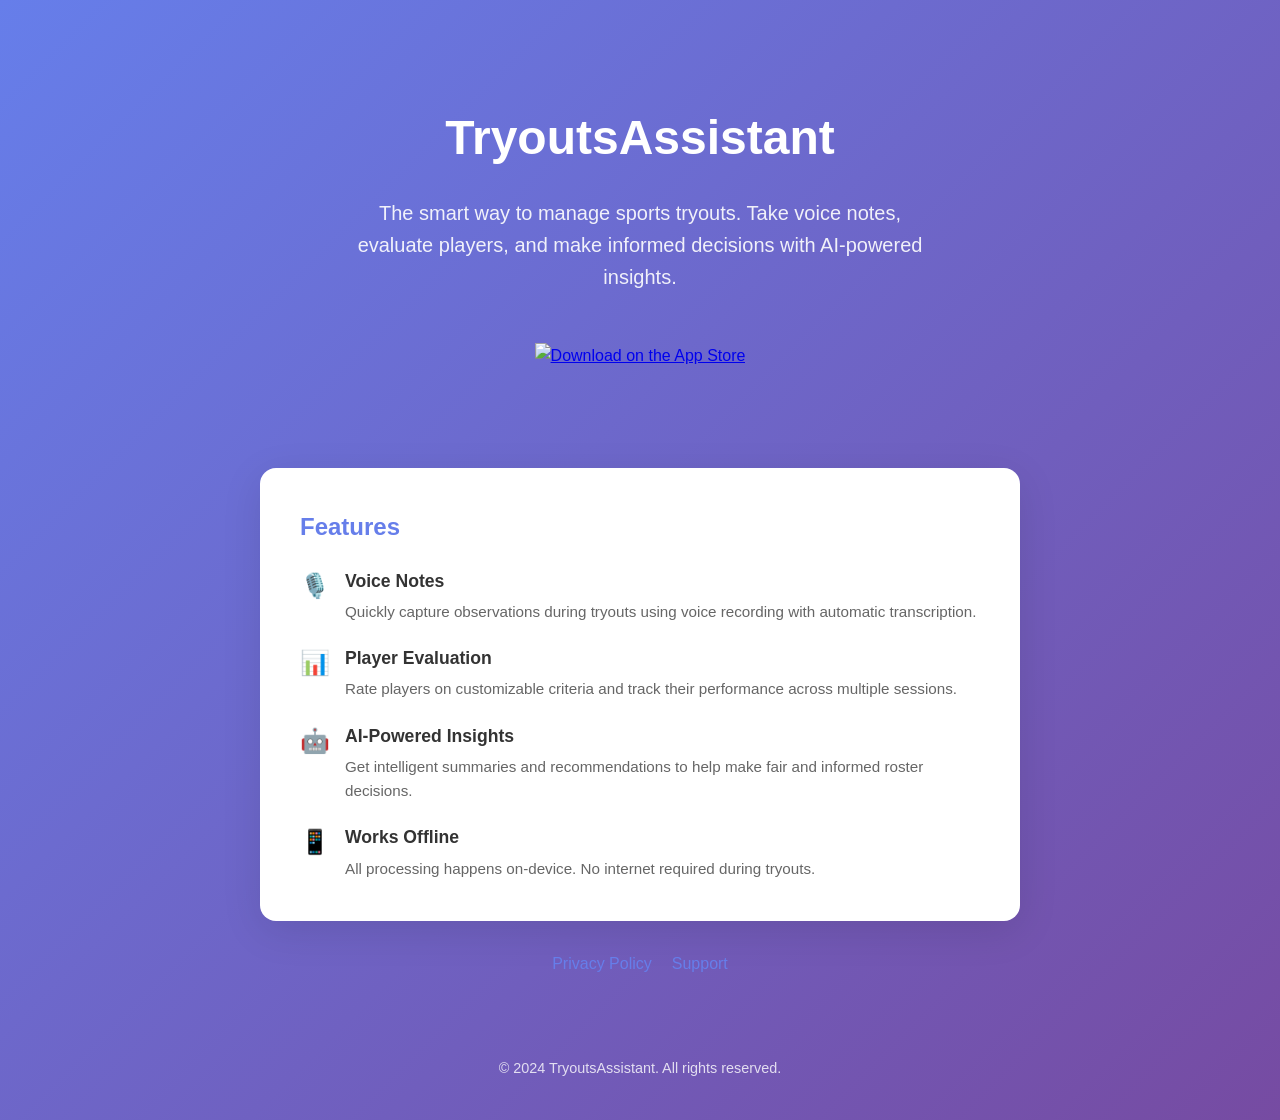
==== index.html @ d05cbe9a "Initial commit: landing page, privacy policy, support page" ====
<!DOCTYPE html>
<html lang="en">
<head>
    <meta charset="UTF-8">
    <meta name="viewport" content="width=device-width, initial-scale=1.0">
    <title>TryoutsAssistant - Sports Tryout Management</title>
    <style>
        * {
            margin: 0;
            padding: 0;
            box-sizing: border-box;
        }
        body {
            font-family: -apple-system, BlinkMacSystemFont, 'Segoe UI', Roboto, Oxygen, Ubuntu, sans-serif;
            line-height: 1.6;
            color: #333;
            background: linear-gradient(135deg, #667eea 0%, #764ba2 100%);
            min-height: 100vh;
        }
        .container {
            max-width: 800px;
            margin: 0 auto;
            padding: 40px 20px;
        }
        .hero {
            text-align: center;
            color: white;
            padding: 60px 20px;
        }
        .hero h1 {
            font-size: 3rem;
            margin-bottom: 20px;
            font-weight: 700;
        }
        .hero p {
            font-size: 1.25rem;
            opacity: 0.9;
            max-width: 600px;
            margin: 0 auto 30px;
        }
        .app-icon {
            width: 120px;
            height: 120px;
            border-radius: 24px;
            margin-bottom: 30px;
            box-shadow: 0 10px 40px rgba(0,0,0,0.3);
        }
        .badge {
            display: inline-block;
            margin-top: 20px;
        }
        .badge img {
            height: 50px;
        }
        .card {
            background: white;
            border-radius: 16px;
            padding: 40px;
            margin-top: 40px;
            box-shadow: 0 10px 40px rgba(0,0,0,0.1);
        }
        .card h2 {
            color: #667eea;
            margin-bottom: 20px;
        }
        .features {
            display: grid;
            gap: 20px;
            margin-top: 20px;
        }
        .feature {
            display: flex;
            align-items: flex-start;
            gap: 15px;
        }
        .feature-icon {
            font-size: 1.5rem;
        }
        .feature h3 {
            font-size: 1.1rem;
            margin-bottom: 5px;
        }
        .feature p {
            color: #666;
            font-size: 0.95rem;
        }
        .links {
            display: flex;
            gap: 20px;
            justify-content: center;
            margin-top: 30px;
            flex-wrap: wrap;
        }
        .links a {
            color: #667eea;
            text-decoration: none;
            font-weight: 500;
        }
        .links a:hover {
            text-decoration: underline;
        }
        footer {
            text-align: center;
            color: rgba(255,255,255,0.8);
            padding: 40px 20px;
            font-size: 0.9rem;
        }
    </style>
</head>
<body>
    <div class="container">
        <div class="hero">
            <h1>TryoutsAssistant</h1>
            <p>The smart way to manage sports tryouts. Take voice notes, evaluate players, and make informed decisions with AI-powered insights.</p>
            <a href="https://apps.apple.com/app/tryoutsassistant" class="badge">
                <img src="https://developer.apple.com/assets/elements/badges/download-on-the-app-store.svg" alt="Download on the App Store">
            </a>
        </div>

        <div class="card">
            <h2>Features</h2>
            <div class="features">
                <div class="feature">
                    <span class="feature-icon">🎙️</span>
                    <div>
                        <h3>Voice Notes</h3>
                        <p>Quickly capture observations during tryouts using voice recording with automatic transcription.</p>
                    </div>
                </div>
                <div class="feature">
                    <span class="feature-icon">📊</span>
                    <div>
                        <h3>Player Evaluation</h3>
                        <p>Rate players on customizable criteria and track their performance across multiple sessions.</p>
                    </div>
                </div>
                <div class="feature">
                    <span class="feature-icon">🤖</span>
                    <div>
                        <h3>AI-Powered Insights</h3>
                        <p>Get intelligent summaries and recommendations to help make fair and informed roster decisions.</p>
                    </div>
                </div>
                <div class="feature">
                    <span class="feature-icon">📱</span>
                    <div>
                        <h3>Works Offline</h3>
                        <p>All processing happens on-device. No internet required during tryouts.</p>
                    </div>
                </div>
            </div>
        </div>

        <div class="links">
            <a href="privacy.html">Privacy Policy</a>
            <a href="support.html">Support</a>
        </div>
    </div>

    <footer>
        <p>&copy; 2024 TryoutsAssistant. All rights reserved.</p>
    </footer>
</body>
</html>
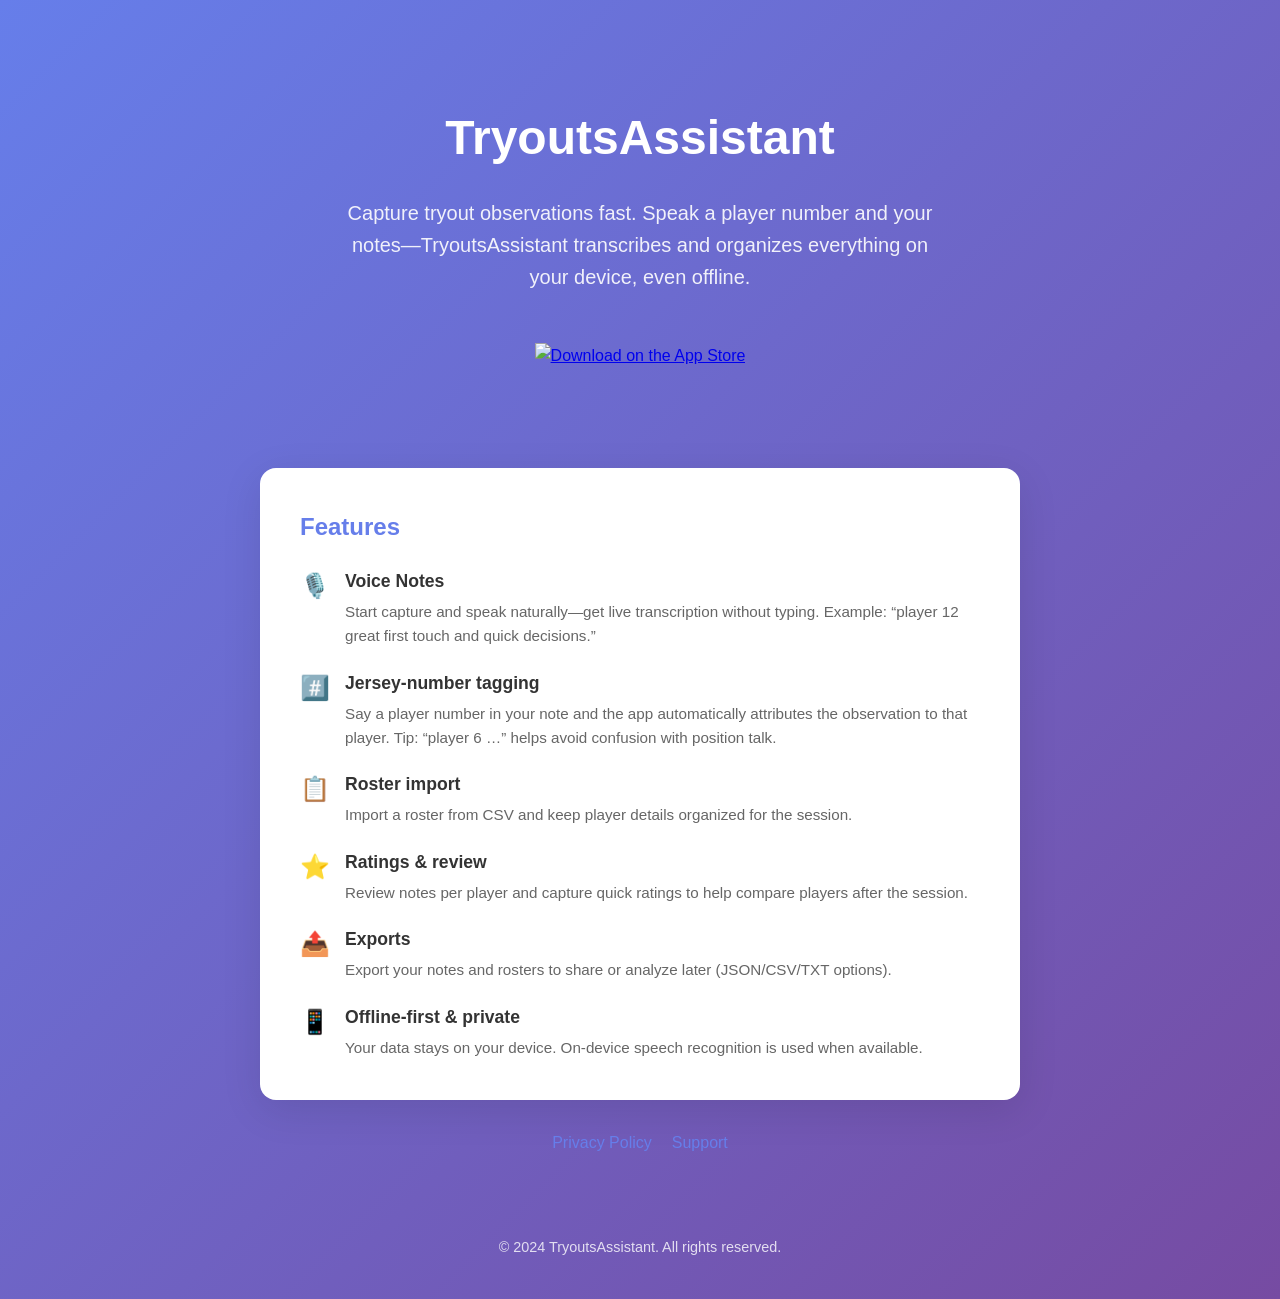
==== commit 65f1698a: "updated base information" ====
--- a/index.html
+++ b/index.html
@@ -111,7 +111,7 @@
     <div class="container">
         <div class="hero">
             <h1>TryoutsAssistant</h1>
-            <p>The smart way to manage sports tryouts. Take voice notes, evaluate players, and make informed decisions with AI-powered insights.</p>
+            <p>Capture tryout observations fast. Speak a player number and your notes—TryoutsAssistant transcribes and organizes everything on your device, even offline.</p>
             <a href="https://apps.apple.com/app/tryoutsassistant" class="badge">
                 <img src="https://developer.apple.com/assets/elements/badges/download-on-the-app-store.svg" alt="Download on the App Store">
             </a>
@@ -124,28 +124,42 @@
                     <span class="feature-icon">🎙️</span>
                     <div>
                         <h3>Voice Notes</h3>
-                        <p>Quickly capture observations during tryouts using voice recording with automatic transcription.</p>
+                        <p>Start capture and speak naturally—get live transcription without typing. Example: “player 12 great first touch and quick decisions.”</p>
                     </div>
                 </div>
                 <div class="feature">
-                    <span class="feature-icon">📊</span>
+                    <span class="feature-icon">#️⃣</span>
                     <div>
-                        <h3>Player Evaluation</h3>
-                        <p>Rate players on customizable criteria and track their performance across multiple sessions.</p>
+                        <h3>Jersey-number tagging</h3>
+                        <p>Say a player number in your note and the app automatically attributes the observation to that player. Tip: “player 6 …” helps avoid confusion with position talk.</p>
                     </div>
                 </div>
                 <div class="feature">
-                    <span class="feature-icon">🤖</span>
+                    <span class="feature-icon">📋</span>
                     <div>
-                        <h3>AI-Powered Insights</h3>
-                        <p>Get intelligent summaries and recommendations to help make fair and informed roster decisions.</p>
+                        <h3>Roster import</h3>
+                        <p>Import a roster from CSV and keep player details organized for the session.</p>
+                    </div>
+                </div>
+                <div class="feature">
+                    <span class="feature-icon">⭐</span>
+                    <div>
+                        <h3>Ratings & review</h3>
+                        <p>Review notes per player and capture quick ratings to help compare players after the session.</p>
+                    </div>
+                </div>
+                <div class="feature">
+                    <span class="feature-icon">📤</span>
+                    <div>
+                        <h3>Exports</h3>
+                        <p>Export your notes and rosters to share or analyze later (JSON/CSV/TXT options).</p>
                     </div>
                 </div>
                 <div class="feature">
                     <span class="feature-icon">📱</span>
                     <div>
-                        <h3>Works Offline</h3>
-                        <p>All processing happens on-device. No internet required during tryouts.</p>
+                        <h3>Offline-first & private</h3>
+                        <p>Your data stays on your device. On-device speech recognition is used when available.</p>
                     </div>
                 </div>
             </div>
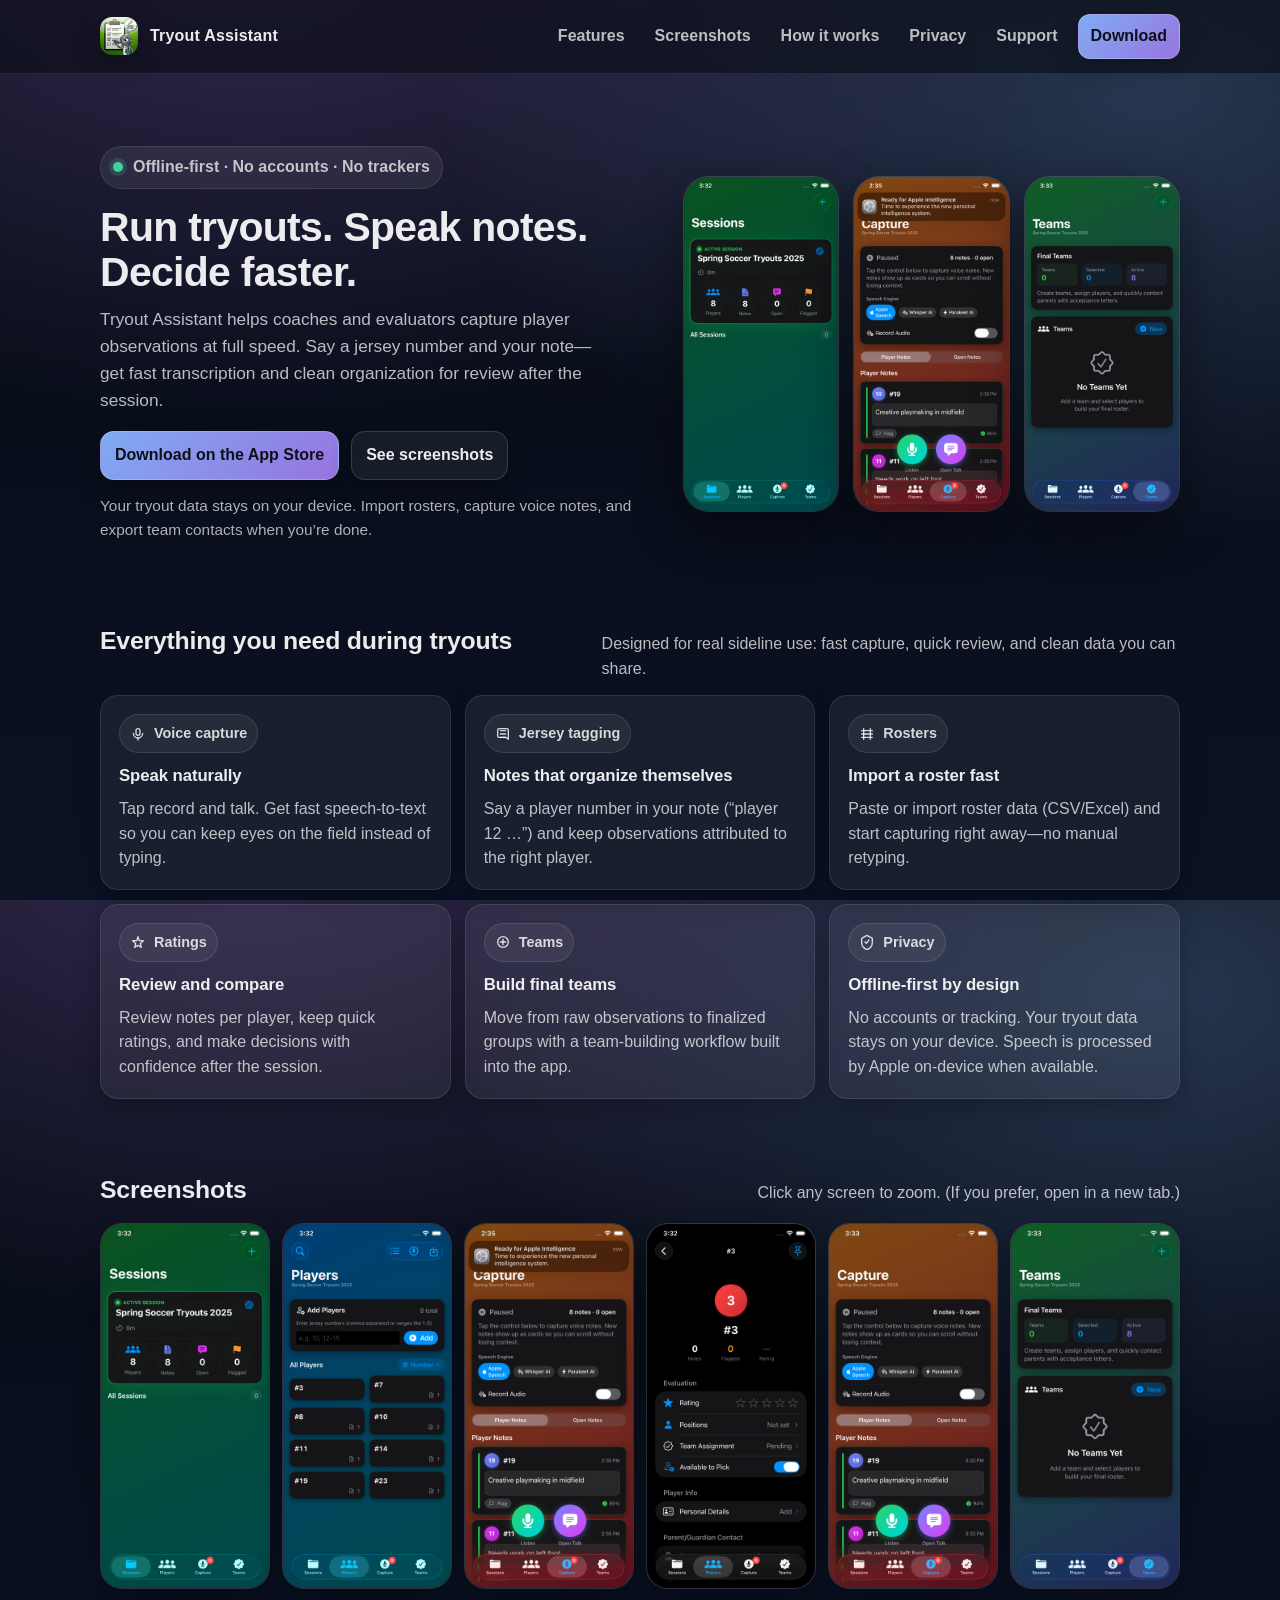
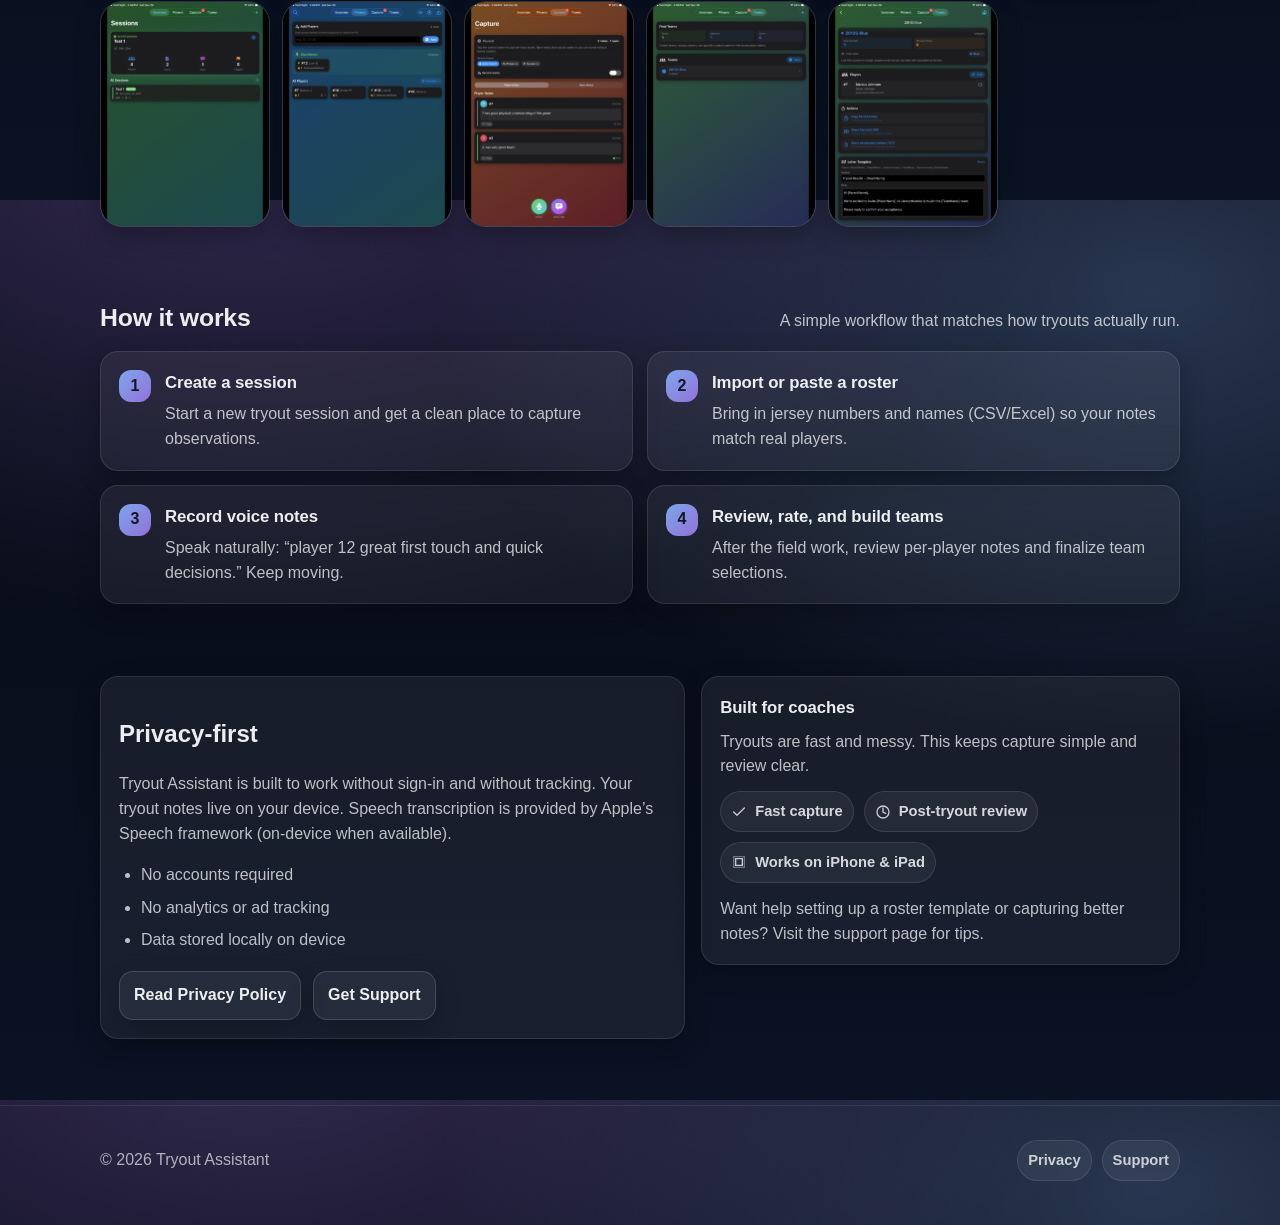
==== commit 2130f93d: "Update marketing site and screenshots" ====
--- a/index.html
+++ b/index.html
@@ -1,178 +1,294 @@
-<!DOCTYPE html>
+<!doctype html>
 <html lang="en">
 <head>
-    <meta charset="UTF-8">
-    <meta name="viewport" content="width=device-width, initial-scale=1.0">
-    <title>TryoutsAssistant - Sports Tryout Management</title>
-    <style>
-        * {
-            margin: 0;
-            padding: 0;
-            box-sizing: border-box;
-        }
-        body {
-            font-family: -apple-system, BlinkMacSystemFont, 'Segoe UI', Roboto, Oxygen, Ubuntu, sans-serif;
-            line-height: 1.6;
-            color: #333;
-            background: linear-gradient(135deg, #667eea 0%, #764ba2 100%);
-            min-height: 100vh;
-        }
-        .container {
-            max-width: 800px;
-            margin: 0 auto;
-            padding: 40px 20px;
-        }
-        .hero {
-            text-align: center;
-            color: white;
-            padding: 60px 20px;
-        }
-        .hero h1 {
-            font-size: 3rem;
-            margin-bottom: 20px;
-            font-weight: 700;
-        }
-        .hero p {
-            font-size: 1.25rem;
-            opacity: 0.9;
-            max-width: 600px;
-            margin: 0 auto 30px;
-        }
-        .app-icon {
-            width: 120px;
-            height: 120px;
-            border-radius: 24px;
-            margin-bottom: 30px;
-            box-shadow: 0 10px 40px rgba(0,0,0,0.3);
-        }
-        .badge {
-            display: inline-block;
-            margin-top: 20px;
-        }
-        .badge img {
-            height: 50px;
-        }
-        .card {
-            background: white;
-            border-radius: 16px;
-            padding: 40px;
-            margin-top: 40px;
-            box-shadow: 0 10px 40px rgba(0,0,0,0.1);
-        }
-        .card h2 {
-            color: #667eea;
-            margin-bottom: 20px;
-        }
-        .features {
-            display: grid;
-            gap: 20px;
-            margin-top: 20px;
-        }
-        .feature {
-            display: flex;
-            align-items: flex-start;
-            gap: 15px;
-        }
-        .feature-icon {
-            font-size: 1.5rem;
-        }
-        .feature h3 {
-            font-size: 1.1rem;
-            margin-bottom: 5px;
-        }
-        .feature p {
-            color: #666;
-            font-size: 0.95rem;
-        }
-        .links {
-            display: flex;
-            gap: 20px;
-            justify-content: center;
-            margin-top: 30px;
-            flex-wrap: wrap;
-        }
-        .links a {
-            color: #667eea;
-            text-decoration: none;
-            font-weight: 500;
-        }
-        .links a:hover {
-            text-decoration: underline;
-        }
-        footer {
-            text-align: center;
-            color: rgba(255,255,255,0.8);
-            padding: 40px 20px;
-            font-size: 0.9rem;
-        }
-    </style>
+  <meta charset="utf-8" />
+  <meta name="viewport" content="width=device-width, initial-scale=1" />
+  <title>Tryout Assistant — Voice notes for sports tryouts</title>
+  <meta name="description" content="Capture tryout observations fast. Speak a jersey number and your notes—Tryout Assistant transcribes and organizes everything on your device, even offline." />
+  <meta name="theme-color" content="#0a1224" />
+
+  <link rel="icon" href="assets/icon.png" />
+  <link rel="apple-touch-icon" href="assets/icon.png" />
+  <link rel="stylesheet" href="assets/site.css" />
+  <script defer src="assets/site.js"></script>
+
+  <meta property="og:type" content="website" />
+  <meta property="og:title" content="Tryout Assistant — Voice notes for sports tryouts" />
+  <meta property="og:description" content="Run tryouts. Speak notes. Decide faster. Fast transcription, jersey-number tagging, roster import, and team building—private and offline-first." />
+  <meta property="og:image" content="assets/screenshots/iphone-capture.png" />
+  <meta property="og:image:alt" content="Tryout Assistant screenshot" />
+  <meta name="twitter:card" content="summary_large_image" />
 </head>
 <body>
+  <a class="skip-link" href="#content">Skip to content</a>
+
+  <header class="topbar">
     <div class="container">
-        <div class="hero">
-            <h1>TryoutsAssistant</h1>
-            <p>Capture tryout observations fast. Speak a player number and your notes—TryoutsAssistant transcribes and organizes everything on your device, even offline.</p>
-            <a href="https://apps.apple.com/app/tryoutsassistant" class="badge">
-                <img src="https://developer.apple.com/assets/elements/badges/download-on-the-app-store.svg" alt="Download on the App Store">
+      <div class="topbar-inner">
+        <a class="brand" href="index.html" aria-label="Tryout Assistant home">
+          <img src="assets/icon.png" alt="" />
+          <span>Tryout Assistant</span>
+        </a>
+        <nav class="nav" aria-label="Primary">
+          <a href="#features">Features</a>
+          <a href="#screenshots">Screenshots</a>
+          <a href="#how-it-works">How it works</a>
+          <a href="privacy.html">Privacy</a>
+          <a href="support.html">Support</a>
+          <a class="button small primary" href="https://apps.apple.com/us/app/tryout-assistant/id6756588745">Download</a>
+        </nav>
+      </div>
+    </div>
+  </header>
+
+  <main id="content">
+    <section class="hero">
+      <div class="container">
+        <div class="hero-grid">
+          <div>
+            <div class="kicker"><span class="dot" aria-hidden="true"></span> Offline-first · No accounts · No trackers</div>
+            <h1>Run tryouts. Speak notes. Decide faster.</h1>
+            <p>
+              Tryout Assistant helps coaches and evaluators capture player observations at full speed.
+              Say a jersey number and your note—get fast transcription and clean organization for review after the session.
+            </p>
+            <div class="hero-actions">
+              <a class="button primary" href="https://apps.apple.com/us/app/tryout-assistant/id6756588745">Download on the App Store</a>
+              <a class="button" href="#screenshots">See screenshots</a>
+            </div>
+            <div class="trust">Your tryout data stays on your device. Import rosters, capture voice notes, and export team contacts when you’re done.</div>
+          </div>
+
+          <div class="shots-stack" aria-label="App screenshots">
+            <a class="shot-card" href="assets/screenshots/iphone-sessions.png" data-lightbox-item data-title="Screenshots" data-caption="Sessions: create and manage tryouts.">
+              <img src="assets/screenshots/thumbs/iphone-sessions.png" alt="Sessions screen" loading="lazy" />
             </a>
-        </div>
-
-        <div class="card">
-            <h2>Features</h2>
-            <div class="features">
-                <div class="feature">
-                    <span class="feature-icon">🎙️</span>
-                    <div>
-                        <h3>Voice Notes</h3>
-                        <p>Start capture and speak naturally—get live transcription without typing. Example: “player 12 great first touch and quick decisions.”</p>
-                    </div>
-                </div>
-                <div class="feature">
-                    <span class="feature-icon">#️⃣</span>
-                    <div>
-                        <h3>Jersey-number tagging</h3>
-                        <p>Say a player number in your note and the app automatically attributes the observation to that player. Tip: “player 6 …” helps avoid confusion with position talk.</p>
-                    </div>
-                </div>
-                <div class="feature">
-                    <span class="feature-icon">📋</span>
-                    <div>
-                        <h3>Roster import</h3>
-                        <p>Import a roster from CSV and keep player details organized for the session.</p>
-                    </div>
-                </div>
-                <div class="feature">
-                    <span class="feature-icon">⭐</span>
-                    <div>
-                        <h3>Ratings & review</h3>
-                        <p>Review notes per player and capture quick ratings to help compare players after the session.</p>
-                    </div>
-                </div>
-                <div class="feature">
-                    <span class="feature-icon">📤</span>
-                    <div>
-                        <h3>Exports</h3>
-                        <p>Export your notes and rosters to share or analyze later (JSON/CSV/TXT options).</p>
-                    </div>
-                </div>
-                <div class="feature">
-                    <span class="feature-icon">📱</span>
-                    <div>
-                        <h3>Offline-first & private</h3>
-                        <p>Your data stays on your device. On-device speech recognition is used when available.</p>
-                    </div>
-                </div>
-            </div>
-        </div>
-
-        <div class="links">
-            <a href="privacy.html">Privacy Policy</a>
-            <a href="support.html">Support</a>
-        </div>
+            <a class="shot-card" href="assets/screenshots/iphone-capture.png" data-lightbox-item data-title="Screenshots" data-caption="Capture: speak notes with jersey numbers for automatic attribution.">
+              <img src="assets/screenshots/thumbs/iphone-capture.png" alt="Capture screen" loading="lazy" />
+            </a>
+            <a class="shot-card" href="assets/screenshots/iphone-teams.png" data-lightbox-item data-title="Screenshots" data-caption="Teams: build final teams after your evaluations.">
+              <img src="assets/screenshots/thumbs/iphone-teams.png" alt="Teams screen" loading="lazy" />
+            </a>
+          </div>
+        </div>
+      </div>
+    </section>
+
+    <section class="section" id="features">
+      <div class="container">
+        <div class="section-title">
+          <h2>Everything you need during tryouts</h2>
+          <p>Designed for real sideline use: fast capture, quick review, and clean data you can share.</p>
+        </div>
+
+        <div class="grid cols-3">
+          <div class="card">
+            <div class="tag">
+              <svg viewBox="0 0 24 24" fill="none" aria-hidden="true"><path d="M12 14a3 3 0 0 0 3-3V7a3 3 0 1 0-6 0v4a3 3 0 0 0 3 3Z" stroke="currentColor" stroke-width="2" stroke-linecap="round"/><path d="M19 11a7 7 0 1 1-14 0" stroke="currentColor" stroke-width="2" stroke-linecap="round"/><path d="M12 18v3" stroke="currentColor" stroke-width="2" stroke-linecap="round"/></svg>
+              Voice capture
+            </div>
+            <h3>Speak naturally</h3>
+            <p>Tap record and talk. Get fast speech-to-text so you can keep eyes on the field instead of typing.</p>
+          </div>
+          <div class="card">
+            <div class="tag">
+              <svg viewBox="0 0 24 24" fill="none" aria-hidden="true"><path d="M8 7h8M8 12h8M8 17h8" stroke="currentColor" stroke-width="2" stroke-linecap="round"/><path d="M6 4h12a2 2 0 0 1 2 2v14l-4-3H6a2 2 0 0 1-2-2V6a2 2 0 0 1 2-2Z" stroke="currentColor" stroke-width="2" stroke-linejoin="round"/></svg>
+              Jersey tagging
+            </div>
+            <h3>Notes that organize themselves</h3>
+            <p>Say a player number in your note (“player 12 …”) and keep observations attributed to the right player.</p>
+          </div>
+          <div class="card">
+            <div class="tag">
+              <svg viewBox="0 0 24 24" fill="none" aria-hidden="true"><path d="M4 7h16M4 12h16M4 17h16" stroke="currentColor" stroke-width="2" stroke-linecap="round"/><path d="M7 4v16M17 4v16" stroke="currentColor" stroke-width="2" stroke-linecap="round"/></svg>
+              Rosters
+            </div>
+            <h3>Import a roster fast</h3>
+            <p>Paste or import roster data (CSV/Excel) and start capturing right away—no manual retyping.</p>
+          </div>
+          <div class="card">
+            <div class="tag">
+              <svg viewBox="0 0 24 24" fill="none" aria-hidden="true"><path d="M12 17l-5 3 1.5-5.7L4 10h6l2-6 2 6h6l-4.5 4.3L17 20l-5-3Z" stroke="currentColor" stroke-width="2" stroke-linejoin="round"/></svg>
+              Ratings
+            </div>
+            <h3>Review and compare</h3>
+            <p>Review notes per player, keep quick ratings, and make decisions with confidence after the session.</p>
+          </div>
+          <div class="card">
+            <div class="tag">
+              <svg viewBox="0 0 24 24" fill="none" aria-hidden="true"><path d="M8 12h8" stroke="currentColor" stroke-width="2" stroke-linecap="round"/><path d="M12 8v8" stroke="currentColor" stroke-width="2" stroke-linecap="round"/><path d="M20 12a8 8 0 1 1-16 0 8 8 0 0 1 16 0Z" stroke="currentColor" stroke-width="2"/></svg>
+              Teams
+            </div>
+            <h3>Build final teams</h3>
+            <p>Move from raw observations to finalized groups with a team-building workflow built into the app.</p>
+          </div>
+          <div class="card">
+            <div class="tag">
+              <svg viewBox="0 0 24 24" fill="none" aria-hidden="true"><path d="M12 2l8 4.5v6c0 5-3.4 9.4-8 10.9C7.4 21.9 4 17.5 4 12.5v-6L12 2Z" stroke="currentColor" stroke-width="2" stroke-linejoin="round"/><path d="M9 12l2 2 4-5" stroke="currentColor" stroke-width="2" stroke-linecap="round" stroke-linejoin="round"/></svg>
+              Privacy
+            </div>
+            <h3>Offline-first by design</h3>
+            <p>No accounts or tracking. Your tryout data stays on your device. Speech is processed by Apple on-device when available.</p>
+          </div>
+        </div>
+      </div>
+    </section>
+
+    <section class="section" id="screenshots">
+      <div class="container">
+        <div class="section-title">
+          <h2>Screenshots</h2>
+          <p>Click any screen to zoom. (If you prefer, open in a new tab.)</p>
+        </div>
+
+        <div class="shots-grid" aria-label="Screenshot gallery">
+          <a class="shot" href="assets/screenshots/iphone-sessions.png" data-lightbox-item data-title="Screenshots" data-caption="Sessions: create, edit, and revisit tryouts.">
+            <img src="assets/screenshots/thumbs/iphone-sessions.png" alt="Sessions screenshot" loading="lazy" />
+          </a>
+          <a class="shot" href="assets/screenshots/iphone-players.png" data-lightbox-item data-title="Screenshots" data-caption="Players: roster view and player list.">
+            <img src="assets/screenshots/thumbs/iphone-players.png" alt="Players screenshot" loading="lazy" />
+          </a>
+          <a class="shot" href="assets/screenshots/iphone-capture.png" data-lightbox-item data-title="Screenshots" data-caption="Capture: speak notes with jersey numbers.">
+            <img src="assets/screenshots/thumbs/iphone-capture.png" alt="Capture screenshot" loading="lazy" />
+          </a>
+          <a class="shot" href="assets/screenshots/iphone-player-detail.png" data-lightbox-item data-title="Screenshots" data-caption="Player detail: notes and evaluation history per player.">
+            <img src="assets/screenshots/thumbs/iphone-player-detail.png" alt="Player detail screenshot" loading="lazy" />
+          </a>
+          <a class="shot" href="assets/screenshots/iphone-capture-2.png" data-lightbox-item data-title="Screenshots" data-caption="Capture: faster mid-session logging.">
+            <img src="assets/screenshots/thumbs/iphone-capture-2.png" alt="Capture screenshot (alternate)" loading="lazy" />
+          </a>
+          <a class="shot" href="assets/screenshots/iphone-teams.png" data-lightbox-item data-title="Screenshots" data-caption="Teams: organize and export team outcomes.">
+            <img src="assets/screenshots/thumbs/iphone-teams.png" alt="Teams screenshot" loading="lazy" />
+          </a>
+          <a class="shot" href="assets/screenshots/ipad-0790.png" data-lightbox-item data-title="Screenshots" data-caption="Additional screen.">
+            <img src="assets/screenshots/thumbs/ipad-0790.png" alt="Additional screenshot 1" loading="lazy" />
+          </a>
+          <a class="shot" href="assets/screenshots/ipad-0791.png" data-lightbox-item data-title="Screenshots" data-caption="Additional screen.">
+            <img src="assets/screenshots/thumbs/ipad-0791.png" alt="Additional screenshot 2" loading="lazy" />
+          </a>
+          <a class="shot" href="assets/screenshots/ipad-0792.png" data-lightbox-item data-title="Screenshots" data-caption="Additional screen.">
+            <img src="assets/screenshots/thumbs/ipad-0792.png" alt="Additional screenshot 3" loading="lazy" />
+          </a>
+          <a class="shot" href="assets/screenshots/ipad-0793.png" data-lightbox-item data-title="Screenshots" data-caption="Additional screen.">
+            <img src="assets/screenshots/thumbs/ipad-0793.png" alt="Additional screenshot 4" loading="lazy" />
+          </a>
+          <a class="shot" href="assets/screenshots/ipad-0794.png" data-lightbox-item data-title="Screenshots" data-caption="Additional screen.">
+            <img src="assets/screenshots/thumbs/ipad-0794.png" alt="Additional screenshot 5" loading="lazy" />
+          </a>
+        </div>
+      </div>
+    </section>
+
+    <section class="section" id="how-it-works">
+      <div class="container">
+        <div class="section-title">
+          <h2>How it works</h2>
+          <p>A simple workflow that matches how tryouts actually run.</p>
+        </div>
+
+        <div class="grid cols-2 steps">
+          <div class="card step">
+            <div>
+              <h3>Create a session</h3>
+              <p>Start a new tryout session and get a clean place to capture observations.</p>
+            </div>
+          </div>
+          <div class="card step">
+            <div>
+              <h3>Import or paste a roster</h3>
+              <p>Bring in jersey numbers and names (CSV/Excel) so your notes match real players.</p>
+            </div>
+          </div>
+          <div class="card step">
+            <div>
+              <h3>Record voice notes</h3>
+              <p>Speak naturally: “player 12 great first touch and quick decisions.” Keep moving.</p>
+            </div>
+          </div>
+          <div class="card step">
+            <div>
+              <h3>Review, rate, and build teams</h3>
+              <p>After the field work, review per-player notes and finalize team selections.</p>
+            </div>
+          </div>
+        </div>
+      </div>
+    </section>
+
+    <section class="section" id="privacy">
+      <div class="container">
+        <div class="split">
+          <div class="card prose">
+            <h2>Privacy-first</h2>
+            <p>
+              Tryout Assistant is built to work without sign-in and without tracking. Your tryout notes live on your device.
+              Speech transcription is provided by Apple’s Speech framework (on-device when available).
+            </p>
+            <ul>
+              <li>No accounts required</li>
+              <li>No analytics or ad tracking</li>
+              <li>Data stored locally on device</li>
+            </ul>
+            <div class="hero-actions">
+              <a class="button" href="privacy.html">Read Privacy Policy</a>
+              <a class="button" href="support.html">Get Support</a>
+            </div>
+          </div>
+          <div class="card">
+            <h3>Built for coaches</h3>
+            <p>Tryouts are fast and messy. This keeps capture simple and review clear.</p>
+            <div style="height: 12px"></div>
+            <div class="pill-row" aria-label="Highlights">
+              <span class="pill">
+                <svg viewBox="0 0 24 24" fill="none" aria-hidden="true"><path d="M4 12l5 5L20 6" stroke="currentColor" stroke-width="2" stroke-linecap="round" stroke-linejoin="round"/></svg>
+                Fast capture
+              </span>
+              <span class="pill">
+                <svg viewBox="0 0 24 24" fill="none" aria-hidden="true"><path d="M12 6v6l4 2" stroke="currentColor" stroke-width="2" stroke-linecap="round"/><path d="M21 12a9 9 0 1 1-18 0 9 9 0 0 1 18 0Z" stroke="currentColor" stroke-width="2"/></svg>
+                Post-tryout review
+              </span>
+              <span class="pill">
+                <svg viewBox="0 0 24 24" fill="none" aria-hidden="true"><path d="M7 7h10v10H7z" stroke="currentColor" stroke-width="2"/><path d="M4 4h16v16H4z" stroke="currentColor" stroke-width="2" opacity="0.45"/></svg>
+                Works on iPhone & iPad
+              </span>
+            </div>
+            <div style="height: 14px"></div>
+            <p style="color: rgba(255,255,255,0.72); margin: 0;">
+              Want help setting up a roster template or capturing better notes? Visit the support page for tips.
+            </p>
+          </div>
+        </div>
+      </div>
+    </section>
+  </main>
+
+  <footer class="footer">
+    <div class="container">
+      <div class="footer-grid">
+        <div>&copy; 2026 Tryout Assistant</div>
+        <div class="pill-row" aria-label="Footer links">
+          <a class="pill" href="privacy.html">Privacy</a>
+          <a class="pill" href="support.html">Support</a>
+        </div>
+      </div>
     </div>
-
-    <footer>
-        <p>&copy; 2024 TryoutsAssistant. All rights reserved.</p>
-    </footer>
+  </footer>
+
+  <dialog class="lightbox" aria-label="Screenshot viewer">
+    <div class="lightbox-inner">
+      <div class="lightbox-top">
+        <div class="title" data-lightbox-title>Screenshots</div>
+        <div class="controls">
+          <button class="icon-button" type="button" data-lightbox-prev aria-label="Previous screenshot">←</button>
+          <button class="icon-button" type="button" data-lightbox-next aria-label="Next screenshot">→</button>
+          <button class="icon-button" type="button" data-lightbox-close aria-label="Close">✕</button>
+        </div>
+      </div>
+      <div class="lightbox-media">
+        <img data-lightbox-img src="" alt="Screenshot" />
+      </div>
+      <div class="lightbox-caption" data-lightbox-caption></div>
+    </div>
+  </dialog>
 </body>
 </html>
--- a/assets/site.css
+++ b/assets/site.css
@@ -0,0 +1,569 @@
+:root {
+  --bg0: #070a12;
+  --bg1: #0a1224;
+  --text: rgba(255, 255, 255, 0.92);
+  --muted: rgba(255, 255, 255, 0.72);
+  --subtle: rgba(255, 255, 255, 0.12);
+  --card: rgba(255, 255, 255, 0.06);
+  --card2: rgba(255, 255, 255, 0.09);
+  --shadow: 0 18px 50px rgba(0, 0, 0, 0.45);
+  --shadow2: 0 8px 24px rgba(0, 0, 0, 0.28);
+  --radius: 18px;
+  --radius-sm: 14px;
+  --ring: 0 0 0 4px rgba(135, 180, 255, 0.18);
+  --accent: #87b4ff;
+  --accent2: #9f7aea;
+  --good: #43d19e;
+  --warn: #ffcc66;
+}
+
+* {
+  box-sizing: border-box;
+}
+
+html,
+body {
+  height: 100%;
+}
+
+body {
+  margin: 0;
+  font-family: -apple-system, BlinkMacSystemFont, "Segoe UI", Roboto, Oxygen, Ubuntu, Cantarell,
+    "Helvetica Neue", Arial, sans-serif;
+  line-height: 1.55;
+  color: var(--text);
+  background: radial-gradient(1400px 850px at 20% -10%, rgba(159, 122, 234, 0.30), transparent 60%),
+    radial-gradient(1100px 700px at 90% 10%, rgba(135, 180, 255, 0.26), transparent 65%),
+    linear-gradient(180deg, var(--bg0), var(--bg1));
+}
+
+a {
+  color: inherit;
+  text-decoration: none;
+}
+
+a:hover {
+  text-decoration: underline;
+}
+
+.container {
+  max-width: 1120px;
+  margin: 0 auto;
+  padding: 0 20px;
+}
+
+.skip-link {
+  position: absolute;
+  left: -999px;
+  top: 8px;
+  padding: 10px 14px;
+  background: rgba(0, 0, 0, 0.65);
+  border-radius: 12px;
+  color: white;
+  z-index: 999;
+}
+
+.skip-link:focus {
+  left: 12px;
+}
+
+.topbar {
+  position: sticky;
+  top: 0;
+  z-index: 20;
+  background: rgba(7, 10, 18, 0.55);
+  backdrop-filter: blur(14px);
+  border-bottom: 1px solid rgba(255, 255, 255, 0.09);
+}
+
+.topbar-inner {
+  display: flex;
+  align-items: center;
+  justify-content: space-between;
+  gap: 16px;
+  padding: 14px 0;
+}
+
+.brand {
+  display: inline-flex;
+  align-items: center;
+  gap: 12px;
+  font-weight: 750;
+  letter-spacing: 0.2px;
+}
+
+.brand img {
+  width: 38px;
+  height: 38px;
+  border-radius: 12px;
+  box-shadow: var(--shadow2);
+}
+
+.nav {
+  display: flex;
+  align-items: center;
+  gap: 10px;
+  flex-wrap: wrap;
+  justify-content: flex-end;
+}
+
+.nav a {
+  padding: 8px 10px;
+  border-radius: 12px;
+  color: var(--muted);
+  text-decoration: none;
+  font-weight: 550;
+}
+
+.nav a:hover {
+  background: rgba(255, 255, 255, 0.06);
+  color: var(--text);
+}
+
+.button {
+  display: inline-flex;
+  align-items: center;
+  justify-content: center;
+  gap: 10px;
+  padding: 11px 14px;
+  border-radius: 14px;
+  border: 1px solid rgba(255, 255, 255, 0.14);
+  background: rgba(255, 255, 255, 0.06);
+  color: var(--text);
+  text-decoration: none;
+  font-weight: 650;
+  box-shadow: 0 10px 24px rgba(0, 0, 0, 0.20);
+}
+
+.button:hover {
+  text-decoration: none;
+  background: rgba(255, 255, 255, 0.10);
+}
+
+.button.primary {
+  background: linear-gradient(135deg, rgba(135, 180, 255, 0.95), rgba(159, 122, 234, 0.95));
+  border: 1px solid rgba(255, 255, 255, 0.20);
+  color: rgba(8, 10, 16, 0.96);
+}
+
+.button.primary:hover {
+  filter: brightness(1.03);
+}
+
+.button.small {
+  padding: 9px 12px;
+  border-radius: 12px;
+  font-weight: 650;
+}
+
+.hero {
+  padding: 72px 0 44px;
+}
+
+.hero-grid {
+  display: grid;
+  grid-template-columns: 1.05fr 0.95fr;
+  gap: 34px;
+  align-items: center;
+}
+
+.kicker {
+  display: inline-flex;
+  align-items: center;
+  gap: 10px;
+  padding: 8px 12px;
+  border-radius: 999px;
+  background: rgba(255, 255, 255, 0.07);
+  border: 1px solid rgba(255, 255, 255, 0.10);
+  color: var(--muted);
+  font-weight: 650;
+  width: fit-content;
+}
+
+.kicker .dot {
+  width: 10px;
+  height: 10px;
+  border-radius: 999px;
+  background: var(--good);
+  box-shadow: 0 0 0 4px rgba(67, 209, 158, 0.18);
+}
+
+.hero h1 {
+  margin: 16px 0 10px;
+  font-size: clamp(2.2rem, 3.2vw, 3.2rem);
+  line-height: 1.12;
+  letter-spacing: -0.7px;
+}
+
+.hero p {
+  margin: 0;
+  color: var(--muted);
+  font-size: 1.08rem;
+  max-width: 52ch;
+}
+
+.hero-actions {
+  display: flex;
+  gap: 12px;
+  flex-wrap: wrap;
+  align-items: center;
+  margin-top: 18px;
+}
+
+.trust {
+  margin-top: 14px;
+  color: rgba(255, 255, 255, 0.68);
+  font-size: 0.96rem;
+}
+
+.shots-stack {
+  display: grid;
+  grid-template-columns: repeat(3, 1fr);
+  gap: 14px;
+  align-items: end;
+}
+
+.shot-card {
+  border-radius: 26px;
+  overflow: hidden;
+  background: rgba(255, 255, 255, 0.05);
+  border: 1px solid rgba(255, 255, 255, 0.10);
+  box-shadow: var(--shadow);
+  transform: translateY(0);
+  transition: transform 160ms ease, background 160ms ease, border-color 160ms ease;
+}
+
+.shot-card:hover {
+  transform: translateY(-4px);
+  background: rgba(255, 255, 255, 0.07);
+  border-color: rgba(255, 255, 255, 0.16);
+}
+
+.shot-card img {
+  width: 100%;
+  height: auto;
+  display: block;
+}
+
+.section {
+  padding: 36px 0;
+}
+
+.section-title {
+  display: flex;
+  align-items: baseline;
+  justify-content: space-between;
+  gap: 18px;
+  margin-bottom: 14px;
+}
+
+.section-title h2 {
+  margin: 0;
+  font-size: 1.55rem;
+  letter-spacing: -0.2px;
+}
+
+.section-title p {
+  margin: 0;
+  color: var(--muted);
+  max-width: 65ch;
+}
+
+.grid {
+  display: grid;
+  gap: 14px;
+}
+
+.grid.cols-3 {
+  grid-template-columns: repeat(3, minmax(0, 1fr));
+}
+
+.grid.cols-2 {
+  grid-template-columns: repeat(2, minmax(0, 1fr));
+}
+
+.card {
+  background: var(--card);
+  border: 1px solid rgba(255, 255, 255, 0.10);
+  border-radius: var(--radius);
+  padding: 18px;
+  box-shadow: var(--shadow2);
+}
+
+.card h3 {
+  margin: 0 0 8px;
+  font-size: 1.05rem;
+  letter-spacing: -0.1px;
+}
+
+.card p {
+  margin: 0;
+  color: var(--muted);
+}
+
+.card .tag {
+  display: inline-flex;
+  align-items: center;
+  gap: 8px;
+  padding: 7px 10px;
+  border-radius: 999px;
+  background: rgba(255, 255, 255, 0.06);
+  border: 1px solid rgba(255, 255, 255, 0.10);
+  color: rgba(255, 255, 255, 0.82);
+  font-size: 0.9rem;
+  font-weight: 650;
+  margin-bottom: 10px;
+}
+
+.card .tag svg {
+  width: 16px;
+  height: 16px;
+}
+
+.steps {
+  counter-reset: step;
+}
+
+.step {
+  display: flex;
+  gap: 14px;
+  align-items: flex-start;
+}
+
+.step::before {
+  counter-increment: step;
+  content: counter(step);
+  width: 32px;
+  height: 32px;
+  border-radius: 12px;
+  display: inline-flex;
+  align-items: center;
+  justify-content: center;
+  font-weight: 750;
+  color: rgba(8, 10, 16, 0.9);
+  background: linear-gradient(135deg, rgba(135, 180, 255, 0.9), rgba(159, 122, 234, 0.9));
+  flex: 0 0 auto;
+}
+
+.step h3 {
+  margin: 0 0 6px;
+}
+
+.step p {
+  margin: 0;
+  color: var(--muted);
+}
+
+.shots-grid {
+  display: grid;
+  grid-template-columns: repeat(6, minmax(0, 1fr));
+  gap: 12px;
+}
+
+.shot {
+  display: block;
+  border-radius: 22px;
+  overflow: hidden;
+  background: rgba(255, 255, 255, 0.05);
+  border: 1px solid rgba(255, 255, 255, 0.10);
+  box-shadow: var(--shadow2);
+  transition: transform 140ms ease, border-color 140ms ease, background 140ms ease;
+}
+
+.shot:hover {
+  transform: translateY(-2px);
+  background: rgba(255, 255, 255, 0.07);
+  border-color: rgba(255, 255, 255, 0.16);
+  text-decoration: none;
+}
+
+.shot img {
+  width: 100%;
+  height: auto;
+  display: block;
+}
+
+.split {
+  display: grid;
+  grid-template-columns: 1.1fr 0.9fr;
+  gap: 16px;
+  align-items: start;
+}
+
+.prose {
+  color: var(--muted);
+}
+
+.prose h2,
+.prose h3 {
+  color: var(--text);
+}
+
+.prose ul {
+  padding-left: 22px;
+}
+
+.prose li {
+  margin: 8px 0;
+}
+
+.prose code {
+  font-family: ui-monospace, SFMono-Regular, Menlo, Monaco, Consolas, "Liberation Mono", "Courier New",
+    monospace;
+  font-size: 0.95em;
+  padding: 2px 6px;
+  border-radius: 10px;
+  background: rgba(255, 255, 255, 0.08);
+  border: 1px solid rgba(255, 255, 255, 0.10);
+  color: rgba(255, 255, 255, 0.92);
+}
+
+.footer {
+  padding: 34px 0 44px;
+  color: rgba(255, 255, 255, 0.65);
+  border-top: 1px solid rgba(255, 255, 255, 0.09);
+  margin-top: 30px;
+}
+
+.footer-grid {
+  display: flex;
+  align-items: center;
+  justify-content: space-between;
+  gap: 16px;
+  flex-wrap: wrap;
+}
+
+.footer a {
+  color: rgba(255, 255, 255, 0.76);
+}
+
+.pill-row {
+  display: flex;
+  gap: 10px;
+  flex-wrap: wrap;
+}
+
+.pill {
+  display: inline-flex;
+  align-items: center;
+  gap: 8px;
+  padding: 8px 10px;
+  border-radius: 999px;
+  background: rgba(255, 255, 255, 0.06);
+  border: 1px solid rgba(255, 255, 255, 0.10);
+  color: rgba(255, 255, 255, 0.82);
+  font-size: 0.92rem;
+  font-weight: 650;
+}
+
+.pill svg {
+  width: 16px;
+  height: 16px;
+  opacity: 0.92;
+}
+
+dialog.lightbox {
+  border: none;
+  padding: 0;
+  border-radius: 22px;
+  overflow: hidden;
+  max-width: min(1040px, calc(100vw - 24px));
+  max-height: min(92vh, 960px);
+  box-shadow: 0 32px 90px rgba(0, 0, 0, 0.7);
+  background: rgba(10, 18, 36, 0.94);
+  color: white;
+}
+
+dialog.lightbox::backdrop {
+  background: rgba(0, 0, 0, 0.72);
+  backdrop-filter: blur(6px);
+}
+
+.lightbox-inner {
+  display: grid;
+  grid-template-rows: auto 1fr auto;
+}
+
+.lightbox-top {
+  display: flex;
+  align-items: center;
+  justify-content: space-between;
+  gap: 12px;
+  padding: 12px 14px;
+  border-bottom: 1px solid rgba(255, 255, 255, 0.10);
+}
+
+.lightbox-top .title {
+  color: rgba(255, 255, 255, 0.88);
+  font-weight: 650;
+  font-size: 0.98rem;
+}
+
+.lightbox-top .controls {
+  display: inline-flex;
+  gap: 8px;
+}
+
+.icon-button {
+  border: 1px solid rgba(255, 255, 255, 0.14);
+  background: rgba(255, 255, 255, 0.08);
+  color: white;
+  border-radius: 12px;
+  padding: 8px 10px;
+  cursor: pointer;
+  font-weight: 750;
+}
+
+.icon-button:hover {
+  background: rgba(255, 255, 255, 0.12);
+}
+
+.lightbox-media {
+  display: grid;
+  place-items: center;
+  padding: 14px;
+}
+
+.lightbox-media img {
+  max-width: 100%;
+  max-height: 72vh;
+  width: auto;
+  height: auto;
+  border-radius: 18px;
+  box-shadow: 0 16px 55px rgba(0, 0, 0, 0.55);
+}
+
+.lightbox-caption {
+  padding: 12px 14px 14px;
+  color: rgba(255, 255, 255, 0.78);
+  border-top: 1px solid rgba(255, 255, 255, 0.10);
+  font-size: 0.98rem;
+}
+
+@media (max-width: 980px) {
+  .hero-grid {
+    grid-template-columns: 1fr;
+  }
+  .shots-stack {
+    grid-template-columns: repeat(3, minmax(0, 1fr));
+  }
+  .grid.cols-3 {
+    grid-template-columns: 1fr;
+  }
+  .grid.cols-2 {
+    grid-template-columns: 1fr;
+  }
+  .shots-grid {
+    grid-template-columns: repeat(3, minmax(0, 1fr));
+  }
+  .split {
+    grid-template-columns: 1fr;
+  }
+}
+
+@media (prefers-reduced-motion: reduce) {
+  * {
+    scroll-behavior: auto !important;
+    transition: none !important;
+  }
+}
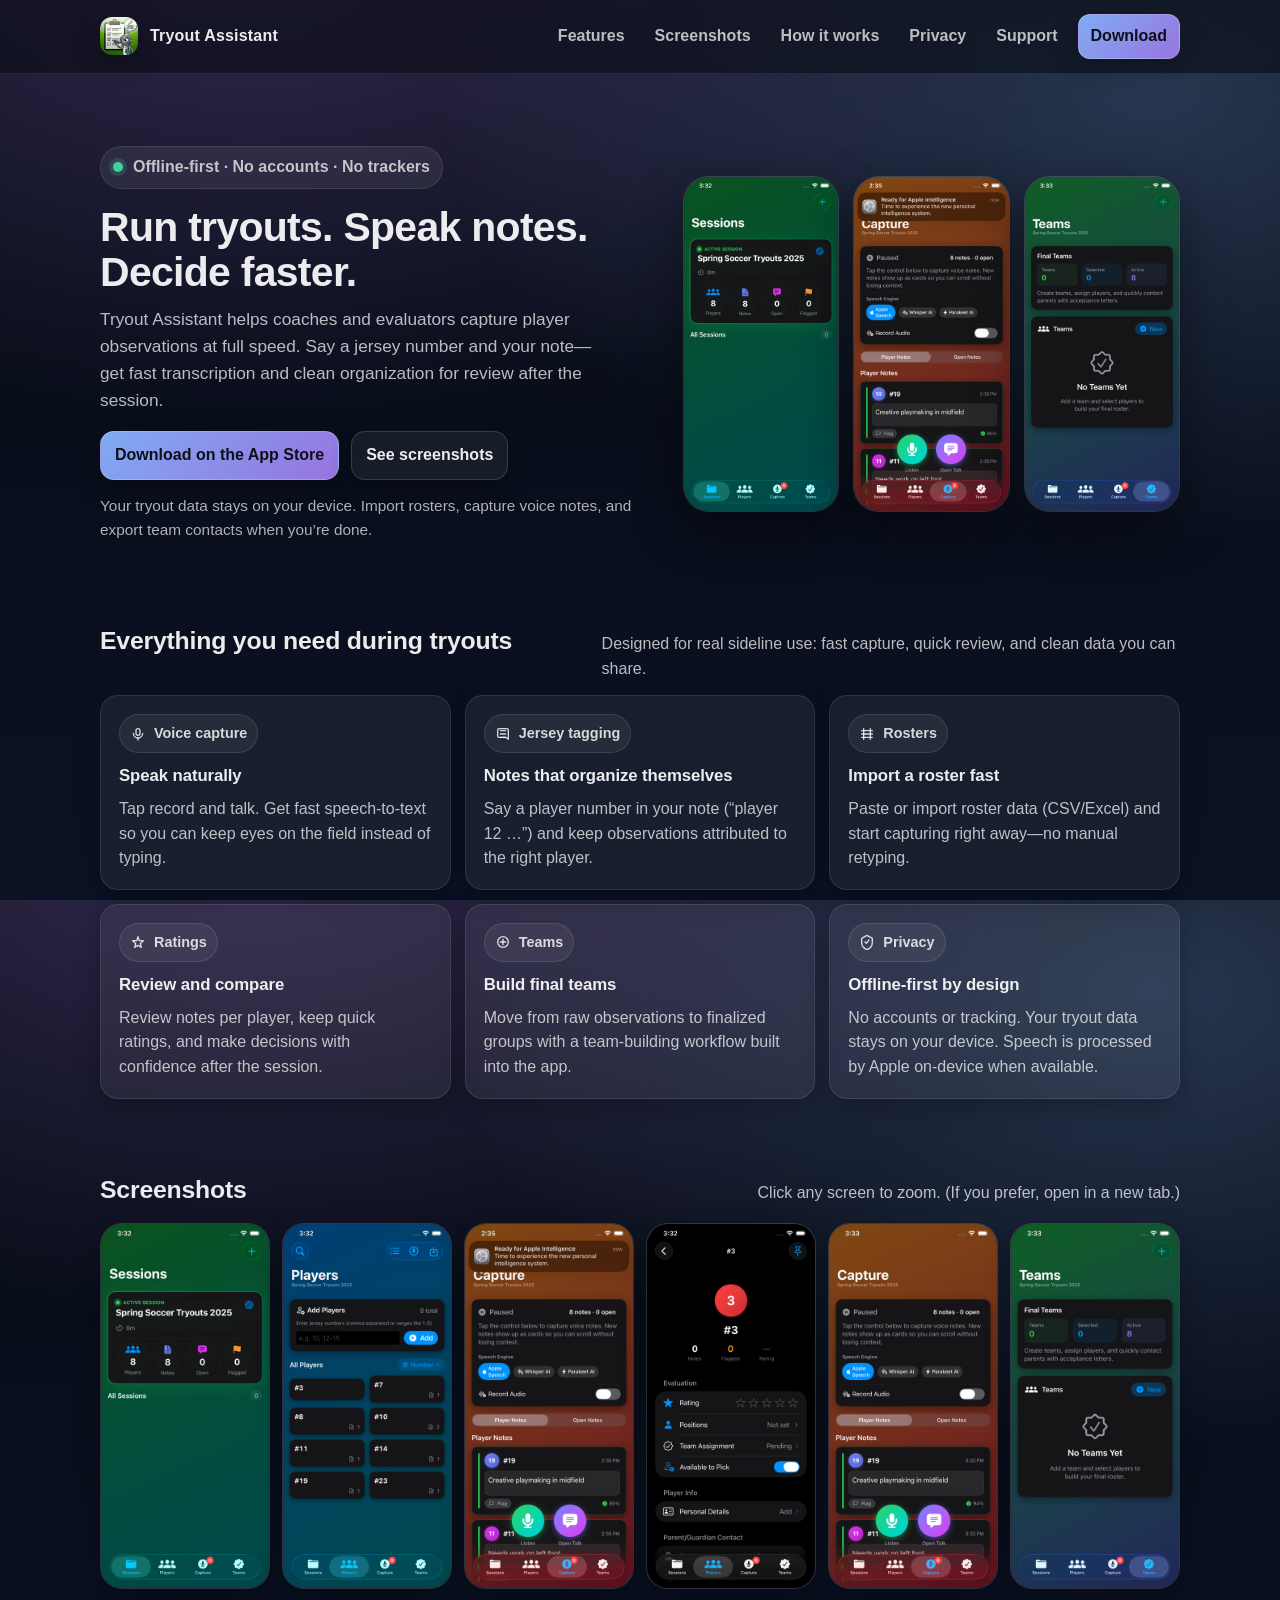
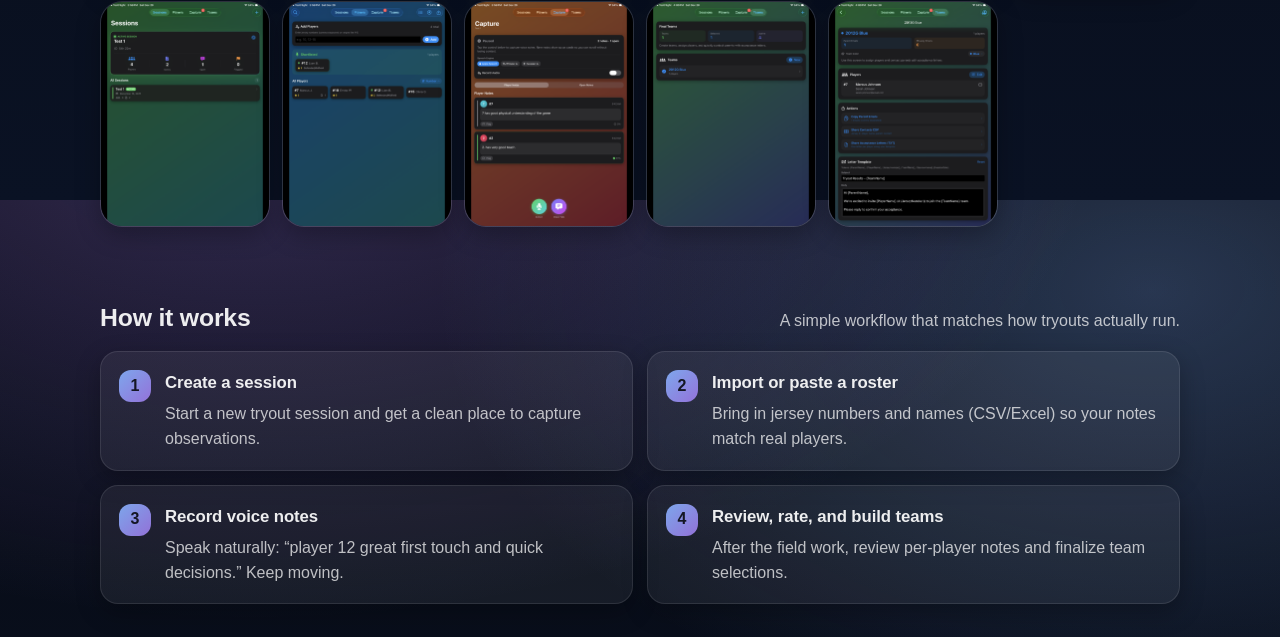
==== commit 8ea98fb7: "Redirect root pages to docs" ====
--- a/index.html
+++ b/index.html
@@ -1,294 +1,23 @@
 <!doctype html>
 <html lang="en">
-<head>
-  <meta charset="utf-8" />
-  <meta name="viewport" content="width=device-width, initial-scale=1" />
-  <title>Tryout Assistant — Voice notes for sports tryouts</title>
-  <meta name="description" content="Capture tryout observations fast. Speak a jersey number and your notes—Tryout Assistant transcribes and organizes everything on your device, even offline." />
-  <meta name="theme-color" content="#0a1224" />
-
-  <link rel="icon" href="assets/icon.png" />
-  <link rel="apple-touch-icon" href="assets/icon.png" />
-  <link rel="stylesheet" href="assets/site.css" />
-  <script defer src="assets/site.js"></script>
-
-  <meta property="og:type" content="website" />
-  <meta property="og:title" content="Tryout Assistant — Voice notes for sports tryouts" />
-  <meta property="og:description" content="Run tryouts. Speak notes. Decide faster. Fast transcription, jersey-number tagging, roster import, and team building—private and offline-first." />
-  <meta property="og:image" content="assets/screenshots/iphone-capture.png" />
-  <meta property="og:image:alt" content="Tryout Assistant screenshot" />
-  <meta name="twitter:card" content="summary_large_image" />
-</head>
-<body>
-  <a class="skip-link" href="#content">Skip to content</a>
-
-  <header class="topbar">
-    <div class="container">
-      <div class="topbar-inner">
-        <a class="brand" href="index.html" aria-label="Tryout Assistant home">
-          <img src="assets/icon.png" alt="" />
-          <span>Tryout Assistant</span>
-        </a>
-        <nav class="nav" aria-label="Primary">
-          <a href="#features">Features</a>
-          <a href="#screenshots">Screenshots</a>
-          <a href="#how-it-works">How it works</a>
-          <a href="privacy.html">Privacy</a>
-          <a href="support.html">Support</a>
-          <a class="button small primary" href="https://apps.apple.com/us/app/tryout-assistant/id6756588745">Download</a>
-        </nav>
-      </div>
-    </div>
-  </header>
-
-  <main id="content">
-    <section class="hero">
-      <div class="container">
-        <div class="hero-grid">
-          <div>
-            <div class="kicker"><span class="dot" aria-hidden="true"></span> Offline-first · No accounts · No trackers</div>
-            <h1>Run tryouts. Speak notes. Decide faster.</h1>
-            <p>
-              Tryout Assistant helps coaches and evaluators capture player observations at full speed.
-              Say a jersey number and your note—get fast transcription and clean organization for review after the session.
-            </p>
-            <div class="hero-actions">
-              <a class="button primary" href="https://apps.apple.com/us/app/tryout-assistant/id6756588745">Download on the App Store</a>
-              <a class="button" href="#screenshots">See screenshots</a>
-            </div>
-            <div class="trust">Your tryout data stays on your device. Import rosters, capture voice notes, and export team contacts when you’re done.</div>
-          </div>
-
-          <div class="shots-stack" aria-label="App screenshots">
-            <a class="shot-card" href="assets/screenshots/iphone-sessions.png" data-lightbox-item data-title="Screenshots" data-caption="Sessions: create and manage tryouts.">
-              <img src="assets/screenshots/thumbs/iphone-sessions.png" alt="Sessions screen" loading="lazy" />
-            </a>
-            <a class="shot-card" href="assets/screenshots/iphone-capture.png" data-lightbox-item data-title="Screenshots" data-caption="Capture: speak notes with jersey numbers for automatic attribution.">
-              <img src="assets/screenshots/thumbs/iphone-capture.png" alt="Capture screen" loading="lazy" />
-            </a>
-            <a class="shot-card" href="assets/screenshots/iphone-teams.png" data-lightbox-item data-title="Screenshots" data-caption="Teams: build final teams after your evaluations.">
-              <img src="assets/screenshots/thumbs/iphone-teams.png" alt="Teams screen" loading="lazy" />
-            </a>
-          </div>
-        </div>
-      </div>
-    </section>
-
-    <section class="section" id="features">
-      <div class="container">
-        <div class="section-title">
-          <h2>Everything you need during tryouts</h2>
-          <p>Designed for real sideline use: fast capture, quick review, and clean data you can share.</p>
-        </div>
-
-        <div class="grid cols-3">
-          <div class="card">
-            <div class="tag">
-              <svg viewBox="0 0 24 24" fill="none" aria-hidden="true"><path d="M12 14a3 3 0 0 0 3-3V7a3 3 0 1 0-6 0v4a3 3 0 0 0 3 3Z" stroke="currentColor" stroke-width="2" stroke-linecap="round"/><path d="M19 11a7 7 0 1 1-14 0" stroke="currentColor" stroke-width="2" stroke-linecap="round"/><path d="M12 18v3" stroke="currentColor" stroke-width="2" stroke-linecap="round"/></svg>
-              Voice capture
-            </div>
-            <h3>Speak naturally</h3>
-            <p>Tap record and talk. Get fast speech-to-text so you can keep eyes on the field instead of typing.</p>
-          </div>
-          <div class="card">
-            <div class="tag">
-              <svg viewBox="0 0 24 24" fill="none" aria-hidden="true"><path d="M8 7h8M8 12h8M8 17h8" stroke="currentColor" stroke-width="2" stroke-linecap="round"/><path d="M6 4h12a2 2 0 0 1 2 2v14l-4-3H6a2 2 0 0 1-2-2V6a2 2 0 0 1 2-2Z" stroke="currentColor" stroke-width="2" stroke-linejoin="round"/></svg>
-              Jersey tagging
-            </div>
-            <h3>Notes that organize themselves</h3>
-            <p>Say a player number in your note (“player 12 …”) and keep observations attributed to the right player.</p>
-          </div>
-          <div class="card">
-            <div class="tag">
-              <svg viewBox="0 0 24 24" fill="none" aria-hidden="true"><path d="M4 7h16M4 12h16M4 17h16" stroke="currentColor" stroke-width="2" stroke-linecap="round"/><path d="M7 4v16M17 4v16" stroke="currentColor" stroke-width="2" stroke-linecap="round"/></svg>
-              Rosters
-            </div>
-            <h3>Import a roster fast</h3>
-            <p>Paste or import roster data (CSV/Excel) and start capturing right away—no manual retyping.</p>
-          </div>
-          <div class="card">
-            <div class="tag">
-              <svg viewBox="0 0 24 24" fill="none" aria-hidden="true"><path d="M12 17l-5 3 1.5-5.7L4 10h6l2-6 2 6h6l-4.5 4.3L17 20l-5-3Z" stroke="currentColor" stroke-width="2" stroke-linejoin="round"/></svg>
-              Ratings
-            </div>
-            <h3>Review and compare</h3>
-            <p>Review notes per player, keep quick ratings, and make decisions with confidence after the session.</p>
-          </div>
-          <div class="card">
-            <div class="tag">
-              <svg viewBox="0 0 24 24" fill="none" aria-hidden="true"><path d="M8 12h8" stroke="currentColor" stroke-width="2" stroke-linecap="round"/><path d="M12 8v8" stroke="currentColor" stroke-width="2" stroke-linecap="round"/><path d="M20 12a8 8 0 1 1-16 0 8 8 0 0 1 16 0Z" stroke="currentColor" stroke-width="2"/></svg>
-              Teams
-            </div>
-            <h3>Build final teams</h3>
-            <p>Move from raw observations to finalized groups with a team-building workflow built into the app.</p>
-          </div>
-          <div class="card">
-            <div class="tag">
-              <svg viewBox="0 0 24 24" fill="none" aria-hidden="true"><path d="M12 2l8 4.5v6c0 5-3.4 9.4-8 10.9C7.4 21.9 4 17.5 4 12.5v-6L12 2Z" stroke="currentColor" stroke-width="2" stroke-linejoin="round"/><path d="M9 12l2 2 4-5" stroke="currentColor" stroke-width="2" stroke-linecap="round" stroke-linejoin="round"/></svg>
-              Privacy
-            </div>
-            <h3>Offline-first by design</h3>
-            <p>No accounts or tracking. Your tryout data stays on your device. Speech is processed by Apple on-device when available.</p>
-          </div>
-        </div>
-      </div>
-    </section>
-
-    <section class="section" id="screenshots">
-      <div class="container">
-        <div class="section-title">
-          <h2>Screenshots</h2>
-          <p>Click any screen to zoom. (If you prefer, open in a new tab.)</p>
-        </div>
-
-        <div class="shots-grid" aria-label="Screenshot gallery">
-          <a class="shot" href="assets/screenshots/iphone-sessions.png" data-lightbox-item data-title="Screenshots" data-caption="Sessions: create, edit, and revisit tryouts.">
-            <img src="assets/screenshots/thumbs/iphone-sessions.png" alt="Sessions screenshot" loading="lazy" />
-          </a>
-          <a class="shot" href="assets/screenshots/iphone-players.png" data-lightbox-item data-title="Screenshots" data-caption="Players: roster view and player list.">
-            <img src="assets/screenshots/thumbs/iphone-players.png" alt="Players screenshot" loading="lazy" />
-          </a>
-          <a class="shot" href="assets/screenshots/iphone-capture.png" data-lightbox-item data-title="Screenshots" data-caption="Capture: speak notes with jersey numbers.">
-            <img src="assets/screenshots/thumbs/iphone-capture.png" alt="Capture screenshot" loading="lazy" />
-          </a>
-          <a class="shot" href="assets/screenshots/iphone-player-detail.png" data-lightbox-item data-title="Screenshots" data-caption="Player detail: notes and evaluation history per player.">
-            <img src="assets/screenshots/thumbs/iphone-player-detail.png" alt="Player detail screenshot" loading="lazy" />
-          </a>
-          <a class="shot" href="assets/screenshots/iphone-capture-2.png" data-lightbox-item data-title="Screenshots" data-caption="Capture: faster mid-session logging.">
-            <img src="assets/screenshots/thumbs/iphone-capture-2.png" alt="Capture screenshot (alternate)" loading="lazy" />
-          </a>
-          <a class="shot" href="assets/screenshots/iphone-teams.png" data-lightbox-item data-title="Screenshots" data-caption="Teams: organize and export team outcomes.">
-            <img src="assets/screenshots/thumbs/iphone-teams.png" alt="Teams screenshot" loading="lazy" />
-          </a>
-          <a class="shot" href="assets/screenshots/ipad-0790.png" data-lightbox-item data-title="Screenshots" data-caption="Additional screen.">
-            <img src="assets/screenshots/thumbs/ipad-0790.png" alt="Additional screenshot 1" loading="lazy" />
-          </a>
-          <a class="shot" href="assets/screenshots/ipad-0791.png" data-lightbox-item data-title="Screenshots" data-caption="Additional screen.">
-            <img src="assets/screenshots/thumbs/ipad-0791.png" alt="Additional screenshot 2" loading="lazy" />
-          </a>
-          <a class="shot" href="assets/screenshots/ipad-0792.png" data-lightbox-item data-title="Screenshots" data-caption="Additional screen.">
-            <img src="assets/screenshots/thumbs/ipad-0792.png" alt="Additional screenshot 3" loading="lazy" />
-          </a>
-          <a class="shot" href="assets/screenshots/ipad-0793.png" data-lightbox-item data-title="Screenshots" data-caption="Additional screen.">
-            <img src="assets/screenshots/thumbs/ipad-0793.png" alt="Additional screenshot 4" loading="lazy" />
-          </a>
-          <a class="shot" href="assets/screenshots/ipad-0794.png" data-lightbox-item data-title="Screenshots" data-caption="Additional screen.">
-            <img src="assets/screenshots/thumbs/ipad-0794.png" alt="Additional screenshot 5" loading="lazy" />
-          </a>
-        </div>
-      </div>
-    </section>
-
-    <section class="section" id="how-it-works">
-      <div class="container">
-        <div class="section-title">
-          <h2>How it works</h2>
-          <p>A simple workflow that matches how tryouts actually run.</p>
-        </div>
-
-        <div class="grid cols-2 steps">
-          <div class="card step">
-            <div>
-              <h3>Create a session</h3>
-              <p>Start a new tryout session and get a clean place to capture observations.</p>
-            </div>
-          </div>
-          <div class="card step">
-            <div>
-              <h3>Import or paste a roster</h3>
-              <p>Bring in jersey numbers and names (CSV/Excel) so your notes match real players.</p>
-            </div>
-          </div>
-          <div class="card step">
-            <div>
-              <h3>Record voice notes</h3>
-              <p>Speak naturally: “player 12 great first touch and quick decisions.” Keep moving.</p>
-            </div>
-          </div>
-          <div class="card step">
-            <div>
-              <h3>Review, rate, and build teams</h3>
-              <p>After the field work, review per-player notes and finalize team selections.</p>
-            </div>
-          </div>
-        </div>
-      </div>
-    </section>
-
-    <section class="section" id="privacy">
-      <div class="container">
-        <div class="split">
-          <div class="card prose">
-            <h2>Privacy-first</h2>
-            <p>
-              Tryout Assistant is built to work without sign-in and without tracking. Your tryout notes live on your device.
-              Speech transcription is provided by Apple’s Speech framework (on-device when available).
-            </p>
-            <ul>
-              <li>No accounts required</li>
-              <li>No analytics or ad tracking</li>
-              <li>Data stored locally on device</li>
-            </ul>
-            <div class="hero-actions">
-              <a class="button" href="privacy.html">Read Privacy Policy</a>
-              <a class="button" href="support.html">Get Support</a>
-            </div>
-          </div>
-          <div class="card">
-            <h3>Built for coaches</h3>
-            <p>Tryouts are fast and messy. This keeps capture simple and review clear.</p>
-            <div style="height: 12px"></div>
-            <div class="pill-row" aria-label="Highlights">
-              <span class="pill">
-                <svg viewBox="0 0 24 24" fill="none" aria-hidden="true"><path d="M4 12l5 5L20 6" stroke="currentColor" stroke-width="2" stroke-linecap="round" stroke-linejoin="round"/></svg>
-                Fast capture
-              </span>
-              <span class="pill">
-                <svg viewBox="0 0 24 24" fill="none" aria-hidden="true"><path d="M12 6v6l4 2" stroke="currentColor" stroke-width="2" stroke-linecap="round"/><path d="M21 12a9 9 0 1 1-18 0 9 9 0 0 1 18 0Z" stroke="currentColor" stroke-width="2"/></svg>
-                Post-tryout review
-              </span>
-              <span class="pill">
-                <svg viewBox="0 0 24 24" fill="none" aria-hidden="true"><path d="M7 7h10v10H7z" stroke="currentColor" stroke-width="2"/><path d="M4 4h16v16H4z" stroke="currentColor" stroke-width="2" opacity="0.45"/></svg>
-                Works on iPhone & iPad
-              </span>
-            </div>
-            <div style="height: 14px"></div>
-            <p style="color: rgba(255,255,255,0.72); margin: 0;">
-              Want help setting up a roster template or capturing better notes? Visit the support page for tips.
-            </p>
-          </div>
-        </div>
-      </div>
-    </section>
-  </main>
-
-  <footer class="footer">
-    <div class="container">
-      <div class="footer-grid">
-        <div>&copy; 2026 Tryout Assistant</div>
-        <div class="pill-row" aria-label="Footer links">
-          <a class="pill" href="privacy.html">Privacy</a>
-          <a class="pill" href="support.html">Support</a>
-        </div>
-      </div>
-    </div>
-  </footer>
-
-  <dialog class="lightbox" aria-label="Screenshot viewer">
-    <div class="lightbox-inner">
-      <div class="lightbox-top">
-        <div class="title" data-lightbox-title>Screenshots</div>
-        <div class="controls">
-          <button class="icon-button" type="button" data-lightbox-prev aria-label="Previous screenshot">←</button>
-          <button class="icon-button" type="button" data-lightbox-next aria-label="Next screenshot">→</button>
-          <button class="icon-button" type="button" data-lightbox-close aria-label="Close">✕</button>
-        </div>
-      </div>
-      <div class="lightbox-media">
-        <img data-lightbox-img src="" alt="Screenshot" />
-      </div>
-      <div class="lightbox-caption" data-lightbox-caption></div>
-    </div>
-  </dialog>
-</body>
+  <head>
+    <meta charset="utf-8" />
+    <meta name="viewport" content="width=device-width, initial-scale=1" />
+    <title>Tryout Assistant</title>
+    <meta http-equiv="refresh" content="0; url=docs/" />
+    <link rel="canonical" href="docs/" />
+    <style>
+      body {
+        margin: 0;
+        font-family: -apple-system, BlinkMacSystemFont, "Segoe UI", Roboto, Oxygen, Ubuntu, Cantarell,
+          "Helvetica Neue", Arial, sans-serif;
+        padding: 28px 18px;
+        line-height: 1.5;
+      }
+    </style>
+  </head>
+  <body>
+    <p>Redirecting to the site…</p>
+    <p><a href="docs/">Open Tryout Assistant website</a></p>
+  </body>
 </html>
